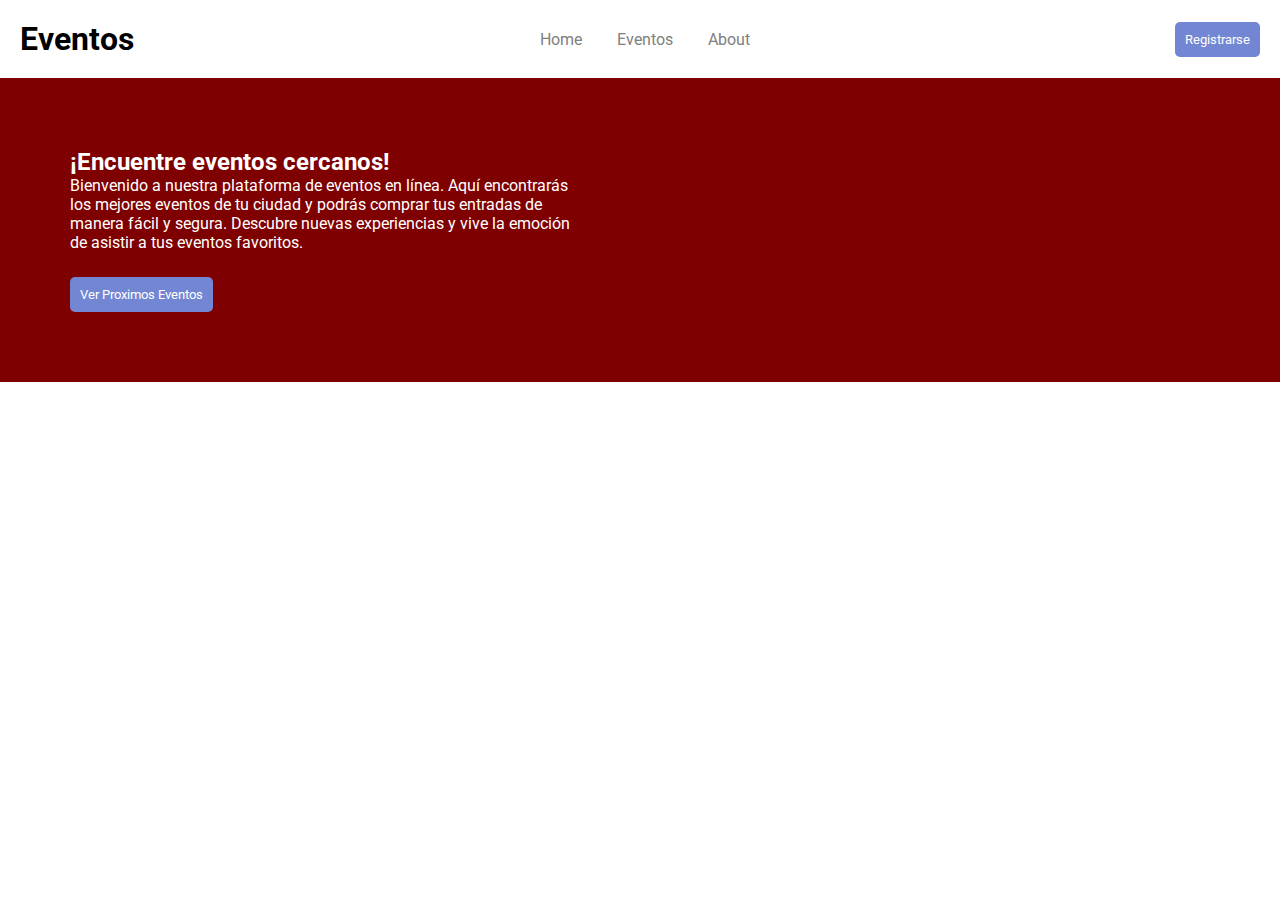
==== Eventos-Transversal/html/home.html @ 88ebaf69 "Add files via upload" ====
<!DOCTYPE html>
<html lang="en">

<head>
    <meta charset="UTF-8">
    <meta http-equiv="X-UA-Compatible" content="IE=edge">
    <meta name="viewport" content="width=device-width, initial-scale=1.0">
    <title>Eventos</title>
    <link rel="stylesheet" href="../css/home.css">
    <link rel="preconnect" href="https://fonts.googleapis.com">
    <link rel="preconnect" href="https://fonts.gstatic.com" crossorigin>
    <link href="https://fonts.googleapis.com/css2?family=Roboto:wght@300;400;500;900&display=swap" rel="stylesheet">
    <link rel="stylesheet" href="../css/app.css">
</head>

<body>
    <!-- Navbar -->
    <div class="navbar">
        <div class="logo"></div>
        <div class="nav-links">
            <div class="logo">
                <h1>Eventos</h1>
            </div>
            <ul>
                <li>
                    <a href="">Home</a>
                </li>
                <li>
                    <a href="">Eventos</a>
                </li>
                <li>
                    <a href="">About</a>
                </li>
            </ul>
            <div class="profile">
                <img src="http://placekitten.com/300/300" alt="" width="" style="border: 100%;">
                <button class="btn">Registrarse</button>
            </div>
        </div>
    </div>
    <div class="hero">
        <div class="overlay">

            <div class="hero-left">
                <div class="info">
                    <h2>¡Encuentre eventos cercanos!</h2>
                    <p>Bienvenido a nuestra plataforma de eventos en línea. Aquí encontrarás los mejores eventos de tu
                        ciudad y podrás comprar tus entradas de manera fácil y segura. Descubre nuevas experiencias y
                        vive
                        la emoción de asistir a tus eventos favoritos.</p>
                </div>
                <div class="btn-hero">
                    <button class="btn">Ver Proximos Eventos</button>
                </div>
            </div>

            <div class="hero-right">
            </div>
        </div>
    </div>
    </div>
    <div class="container">
        <div class="content">
            <!-- Hero -->
            <!-- Proximos eventos -->
            <div class="eventos">

            </div>
            <!-- Busca eventos cercanos -->
            <div class="busca-eventos">

            </div>
            <!-- Registrate -->
            <div class="registrate">

            </div>

        </div>
    </div>
    <!-- Footer -->
    <footer>

    </footer>

</body>

</html>
---- Eventos-Transversal/css/home.css ----
* {
    margin: 0;
    padding: 0;
    box-sizing: border-box;
    font-family: 'Roboto', sans-serif;
}

.navbar{
    width: 100%;
    padding: 20px;
    background-color: rgb(255, 255, 255);
    /* box-shadow: rgba(0, 0, 0, 0.112) 0px 5px 5px 0px; */
    text-align: center;
    align-items: center;
}

.nav-links{
    display: flex;
}

.nav-links ul {
    display: flex;
    list-style: none;
    text-align: center;
    align-items: center;
    text-decoration: none;
    width: 100%;
    justify-content: center;
    gap: 35px;

}

.nav-links a {
    text-decoration: none;
    color: gray;
    display: inline-block;
}

.profile{
    display: flex;
    justify-content: center;
    align-items: center;
}

.profile img {
    max-width: 30px;
    margin: 0;
    border-radius: 100%;
    object-fit: cover;
    margin-right: 20px;
}

.btn{

    padding:10px;
    border: none;
    border-radius: 5px;
    background-color: #7286D3;
    color: white;
}
---- Eventos-Transversal/css/app.css ----
.container{
    max-width: 1200px;
    display: flex;
    justify-content: center;
    width: 100%;
    margin: auto;
    
}

.content{
    width: 100%;
    min-height: 100%;
    background-color: red;
    
}

/* Hero styles */

.hero{
width: 100%;
gap: 10px;
background-color: red;
/* min-height: 700px; */

background-image: url('https://images.pexels.com/photos/1190297/pexels-photo-1190297.jpeg?auto=compress&cs=tinysrgb&w=1260&h=750&dpr=1');
background-size: cover;
background-position: center;
height:100%;
}

.hero-left{
  display: flex;
    flex-direction: column;
    gap: 25px;
    padding: 70px;

}

.hero{
color: white;
}

.overlay{
    background-color: rgba(0 ,0, 0 ,0.5);
    width: 100%;
}

.info{
    max-width: 500px;
}
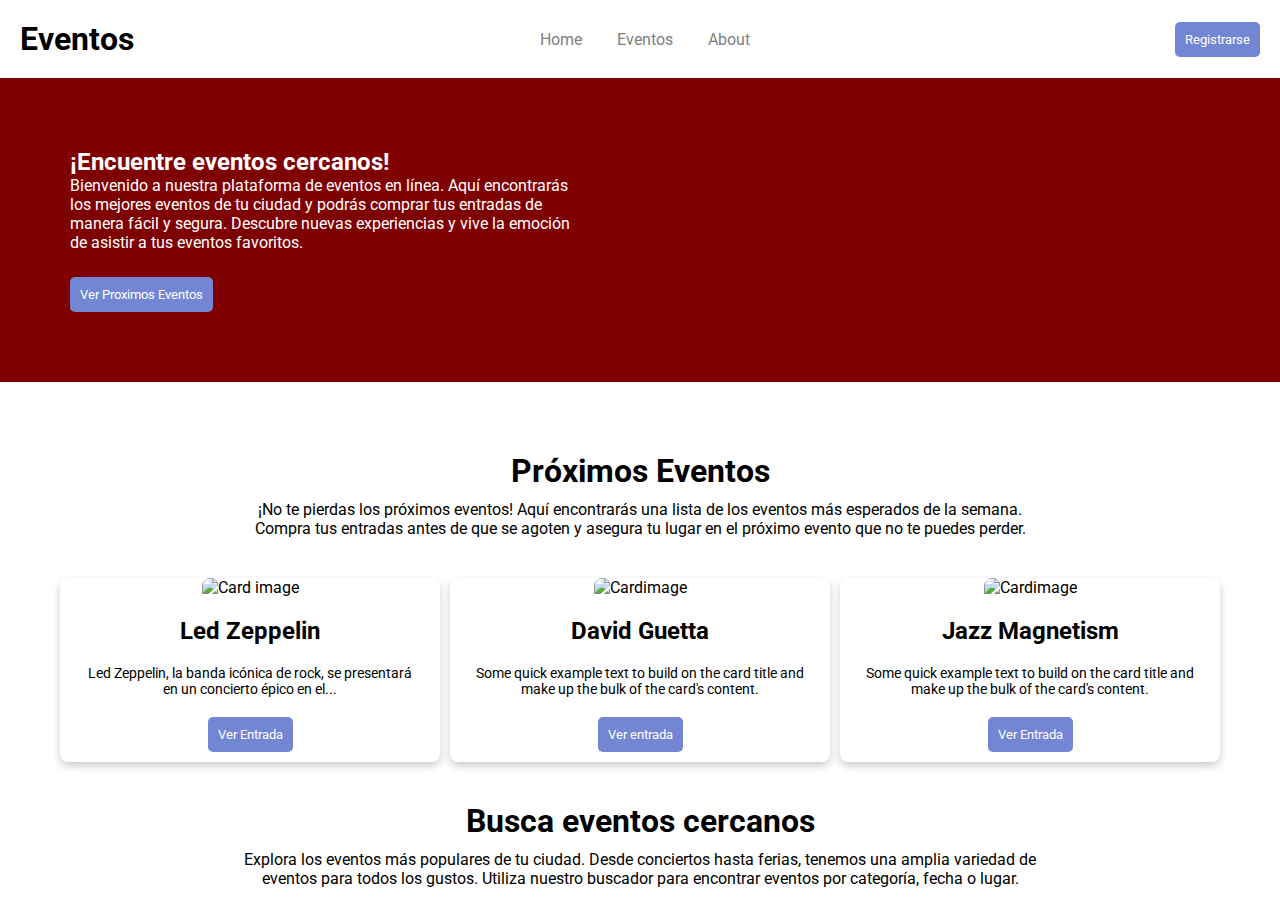
==== commit 867828c8: "seccion eventos" ====
--- a/Eventos-Transversal/html/home.html
+++ b/Eventos-Transversal/html/home.html
@@ -1,87 +1,139 @@
 <!DOCTYPE html>
 <html lang="en">
 
-<head>
-    <meta charset="UTF-8">
-    <meta http-equiv="X-UA-Compatible" content="IE=edge">
-    <meta name="viewport" content="width=device-width, initial-scale=1.0">
-    <title>Eventos</title>
-    <link rel="stylesheet" href="../css/home.css">
-    <link rel="preconnect" href="https://fonts.googleapis.com">
-    <link rel="preconnect" href="https://fonts.gstatic.com" crossorigin>
-    <link href="https://fonts.googleapis.com/css2?family=Roboto:wght@300;400;500;900&display=swap" rel="stylesheet">
-    <link rel="stylesheet" href="../css/app.css">
-</head>
+    <head>
+        <meta charset="UTF-8">
+        <meta http-equiv="X-UA-Compatible" content="IE=edge">
+        <meta name="viewport" content="width=device-width, initial-scale=1.0">
+        <title>Eventos</title>
+        <link rel="stylesheet" href="../css/home.css">
+        <link rel="preconnect" href="https://fonts.googleapis.com">
+        <link rel="preconnect" href="https://fonts.gstatic.com" crossorigin>
+        <link
+            href="https://fonts.googleapis.com/css2?family=Roboto:wght@300;400;500;900&display=swap"
+            rel="stylesheet">
+        <link rel="stylesheet" href="../css/app.css">
+        <link rel="stylesheet" href="../css/card.css">
+    </head>
 
-<body>
-    <!-- Navbar -->
-    <div class="navbar">
-        <div class="logo"></div>
-        <div class="nav-links">
-            <div class="logo">
-                <h1>Eventos</h1>
-            </div>
-            <ul>
-                <li>
-                    <a href="">Home</a>
-                </li>
-                <li>
-                    <a href="">Eventos</a>
-                </li>
-                <li>
-                    <a href="">About</a>
-                </li>
-            </ul>
-            <div class="profile">
-                <img src="http://placekitten.com/300/300" alt="" width="" style="border: 100%;">
-                <button class="btn">Registrarse</button>
+    <body>
+        <!-- Navbar -->
+        <div class="navbar">
+            <div class="logo"></div>
+            <div class="nav-links">
+                <div class="logo">
+                    <h1>Eventos</h1>
+                </div>
+                <ul>
+                    <li>
+                        <a href="">Home</a>
+                    </li>
+                    <li>
+                        <a href="">Eventos</a>
+                    </li>
+                    <li>
+                        <a href="">About</a>
+                    </li>
+                </ul>
+                <div class="profile">
+                    <img src="http://placekitten.com/300/300" alt="" width=""
+                        style="border: 100%;">
+                    <button class="btn">Registrarse</button>
+                </div>
             </div>
         </div>
-    </div>
-    <div class="hero">
-        <div class="overlay">
+        <div class="hero">
+            <div class="overlay">
 
-            <div class="hero-left">
-                <div class="info">
-                    <h2>¡Encuentre eventos cercanos!</h2>
-                    <p>Bienvenido a nuestra plataforma de eventos en línea. Aquí encontrarás los mejores eventos de tu
-                        ciudad y podrás comprar tus entradas de manera fácil y segura. Descubre nuevas experiencias y
-                        vive
-                        la emoción de asistir a tus eventos favoritos.</p>
-                </div>
-                <div class="btn-hero">
-                    <button class="btn">Ver Proximos Eventos</button>
+                <div class="hero-left">
+                    <div class="info">
+                        <h2>¡Encuentre eventos cercanos!</h2>
+                        <p>Bienvenido a nuestra plataforma de eventos en línea.
+                            Aquí encontrarás los mejores eventos de tu
+                            ciudad y podrás comprar tus entradas de manera fácil
+                            y segura. Descubre nuevas experiencias y
+                            vive
+                            la emoción de asistir a tus eventos favoritos.</p>
+                    </div>
+                        <div class="btn-hero">
+                            <button class="btn">Ver Proximos Eventos</button>
+                        </div>
+                    </div>
+
+                <div class="hero-right">
                 </div>
             </div>
-
-            <div class="hero-right">
-            </div>
         </div>
-    </div>
     </div>
     <div class="container">
         <div class="content">
             <!-- Hero -->
             <!-- Proximos eventos -->
-            <div class="eventos">
-
+            <div class="title-events">
+                <h1>Próximos Eventos</h1>
+                <p>¡No te pierdas los próximos eventos! Aquí encontrarás una lista de los eventos más esperados de la semana. Compra tus entradas antes de que se agoten y asegura tu lugar en el próximo evento que no te puedes perder.</p>
+            </div>
+                <div class="eventos">
+                <!-- CARTA 1 -->
+                <div class="card">
+                    <img src="https://images.pexels.com/photos/995301/pexels-photo-995301.jpeg?auto=compress&cs=tinysrgb&w=1260&h=750&dpr=1" class="card-img-top" alt="Card image">
+                    <div class="card-body">
+                        <h5 class="card-title">Led Zeppelin</h5>
+                        <p class="card-text">Led Zeppelin, la banda icónica de rock, se presentará en un concierto épico en el...</p>
+                        <div class="button-Card">
+                                    <button href="#" class="btn btn-primary">Ver Entrada</button>
+                                </div>
+                    </div>
+                </div>
+                    <!-- CARTA2 -->
+                    <div class="card">
+                        <img src="https://images.pexels.com/photos/1537636/pexels-photo-1537636.jpeg?auto=compress&cs=tinysrgb&w=1260&h=750&dpr=1" class="card-img-top"
+                            alt="Cardimage">
+                        <div class="card-body">
+                            <h5 class="card-title">David Guetta</h5>
+                            <p class="card-text">Some quick example text to
+                                build on the card title and make up the bulk of
+                                the card's content.</p>
+                                <div class="button-Card">
+                                    <button href="#" class="btn">Ver entrada</button>
+                                </div>
+                        </div>
+                    </div>
+                        <!-- CARTA 3  -->
+                        <div class="card">
+                            <img src="https://images.pexels.com/photos/3984817/pexels-photo-3984817.jpeg?auto=compress&cs=tinysrgb&w=1260&h=750&dpr=1" class="card-img-top"
+                                alt="Cardimage">
+                            <div class="card-body">
+                                <h5 class="card-title">Jazz Magnetism</h5>
+                                <p class="card-text">Some quick example text to
+                                    build on the card title and make up the bulk
+                                    of
+                                    the card's content.</p>
+                                <div class="button-Card">
+                                    <button href="#" class="btn btn-primary">Ver Entrada</button>
+                                </div>
+                            </div>
+                        </div>
+                    </div>
+                </div>
+                
             </div>
             <!-- Busca eventos cercanos -->
             <div class="busca-eventos">
-
+                 <div class="title-events">
+                    <h1>Busca eventos cercanos</h1>
+                    <p>Explora los eventos más populares de tu ciudad. Desde conciertos hasta ferias, tenemos una amplia variedad de eventos para todos los gustos. Utiliza nuestro buscador para encontrar eventos por categoría, fecha o lugar.</p>
+                </div>
             </div>
             <!-- Registrate -->
             <div class="registrate">
 
             </div>
+            <!-- Footer -->
+            <footer>
 
-        </div>
-    </div>
-    <!-- Footer -->
-    <footer>
+            </footer>
 
-    </footer>
+        </body>
 
-</body>
-
-</html>+    </html>--- a/Eventos-Transversal/css/home.css
+++ b/Eventos-Transversal/css/home.css
@@ -52,7 +52,6 @@
 }
 
 .btn{
-
     padding:10px;
     border: none;
     border-radius: 5px;
--- a/Eventos-Transversal/css/app.css
+++ b/Eventos-Transversal/css/app.css
@@ -9,8 +9,32 @@
 
 .content{
     width: 100%;
-    min-height: 100%;
-    background-color: red;
+    height: 100%;
+    padding-top: 50px;
+    
+}
+.eventos{
+        width: 100%;
+        height: 50%;
+        display: grid;
+        justify-content: center;
+        grid-column: 3;
+        grid-template-columns: 1fr 1fr 1fr;
+        padding: 40px 20px 20px 20px ;
+        gap: 10px;
+}
+
+.title-events{
+    text-align: center;
+    padding-top: 20px;
+    display: flex;
+    justify-content: center;
+    flex-direction: column;
+}
+.title-events p{
+padding-top: 10px;
+max-width: 800px;
+margin: auto;
     
 }
 
--- a/Eventos-Transversal/css/card.css
+++ b/Eventos-Transversal/css/card.css
@@ -0,0 +1,48 @@
+.card {
+    box-shadow: 0 4px 8px 0 rgba(0, 0, 0, 0.2);
+    width: 100%;
+    text-align: center;
+    font-family: arial;
+    border-radius: 8px;
+}
+
+.card-img-top {
+    width: 100%;
+    border-radius: 8px 8px 0 0 ;
+    
+}
+
+.card-body {
+    padding: 10px;
+}
+
+.card-title {
+    font-size: 24px;
+    padding: 10px;
+}
+
+.card-text {
+    font-size: 14px;
+    height: 100%;
+    padding: 10px;
+}
+/* 
+.btn {
+    border: none;
+    padding: 12px 16px;
+    cursor: pointer;
+    text-decoration: none;
+}
+
+.btn:hover {
+    background-color: #ddd;
+}
+
+.btn:active {
+    background-color: #2196F3;
+    color: white;
+} */
+
+.button-Card{
+    padding-top: 10px;
+}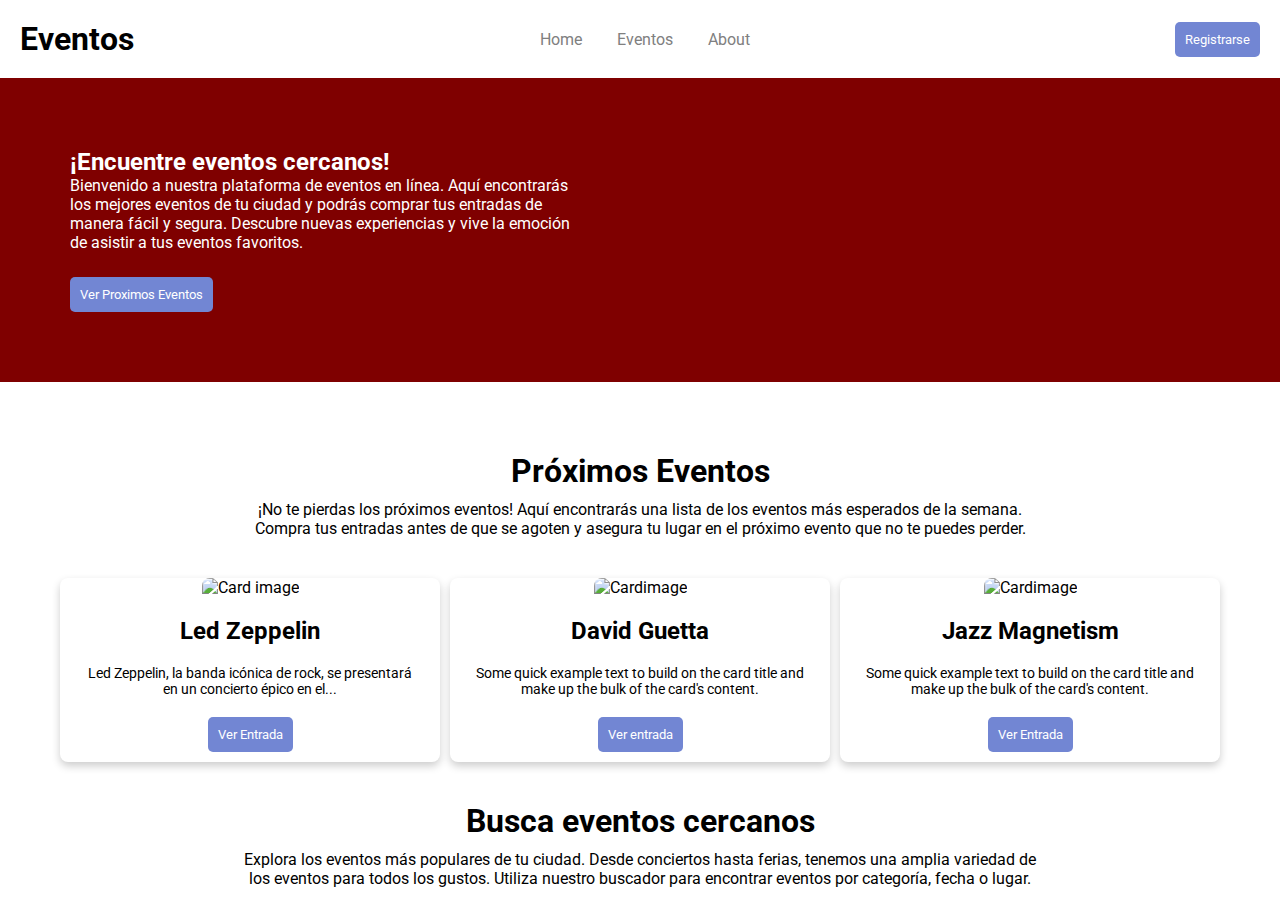
==== commit 41069c7c: "Transversal" ====
--- a/Eventos-Transversal/html/home.html
+++ b/Eventos-Transversal/html/home.html
@@ -122,7 +122,7 @@
             <div class="busca-eventos">
                  <div class="title-events">
                     <h1>Busca eventos cercanos</h1>
-                    <p>Explora los eventos más populares de tu ciudad. Desde conciertos hasta ferias, tenemos una amplia variedad de eventos para todos los gustos. Utiliza nuestro buscador para encontrar eventos por categoría, fecha o lugar.</p>
+                    <p>Explora los eventos más populares de tu ciudad. Desde conciertos hasta ferias, tenemos una amplia variedad de los eventos para todos los gustos. Utiliza nuestro buscador para encontrar eventos por categoría, fecha o lugar.</p>
                 </div>
             </div>
             <!-- Registrate -->
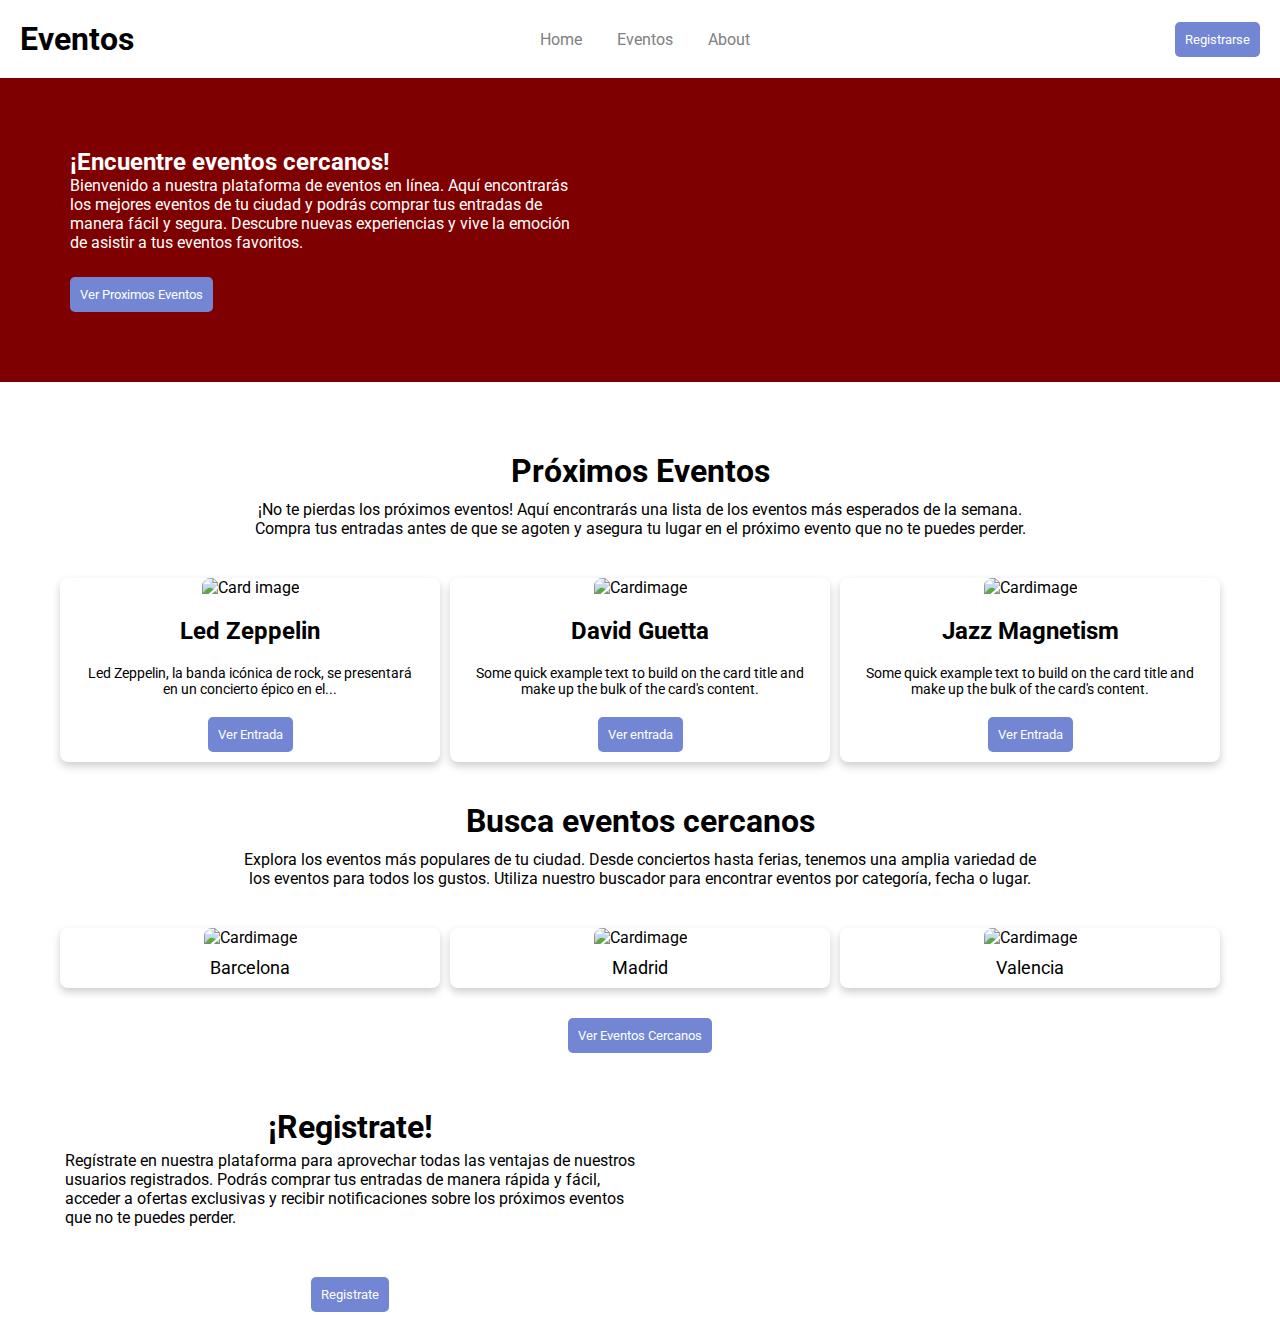
==== commit 788a5efd: "Transversal" ====
--- a/Eventos-Transversal/html/home.html
+++ b/Eventos-Transversal/html/home.html
@@ -1,139 +1,174 @@
 <!DOCTYPE html>
 <html lang="en">
-
-    <head>
-        <meta charset="UTF-8">
-        <meta http-equiv="X-UA-Compatible" content="IE=edge">
-        <meta name="viewport" content="width=device-width, initial-scale=1.0">
-        <title>Eventos</title>
-        <link rel="stylesheet" href="../css/home.css">
-        <link rel="preconnect" href="https://fonts.googleapis.com">
-        <link rel="preconnect" href="https://fonts.gstatic.com" crossorigin>
-        <link
-            href="https://fonts.googleapis.com/css2?family=Roboto:wght@300;400;500;900&display=swap"
-            rel="stylesheet">
-        <link rel="stylesheet" href="../css/app.css">
-        <link rel="stylesheet" href="../css/card.css">
-    </head>
-
-    <body>
-        <!-- Navbar -->
-        <div class="navbar">
-            <div class="logo"></div>
-            <div class="nav-links">
-                <div class="logo">
-                    <h1>Eventos</h1>
-                </div>
-                <ul>
-                    <li>
-                        <a href="">Home</a>
-                    </li>
-                    <li>
-                        <a href="">Eventos</a>
-                    </li>
-                    <li>
-                        <a href="">About</a>
-                    </li>
-                </ul>
-                <div class="profile">
-                    <img src="http://placekitten.com/300/300" alt="" width=""
-                        style="border: 100%;">
-                    <button class="btn">Registrarse</button>
-                </div>
+   <head>
+      <meta charset="UTF-8">
+      <meta http-equiv="X-UA-Compatible" content="IE=edge">
+      <meta name="viewport" content="width=device-width, initial-scale=1.0">
+      <title>Eventos</title>
+      <link rel="stylesheet" href="../css/home.css">
+      <link rel="preconnect" href="https://fonts.googleapis.com">
+      <link rel="preconnect" href="https://fonts.gstatic.com" crossorigin>
+      <link
+         href="https://fonts.googleapis.com/css2?family=Roboto:wght@300;400;500;900&display=swap"
+         rel="stylesheet">
+      <link rel="stylesheet" href="../css/app.css">
+      <link rel="stylesheet" href="../css/card.css">
+   </head>
+   <body>
+      <!-- Navbar -->
+      <div class="navbar">
+         <div class="logo"></div>
+         <div class="nav-links">
+            <div class="logo">
+               <h1>Eventos</h1>
             </div>
-        </div>
-        <div class="hero">
-            <div class="overlay">
-
-                <div class="hero-left">
-                    <div class="info">
-                        <h2>¡Encuentre eventos cercanos!</h2>
-                        <p>Bienvenido a nuestra plataforma de eventos en línea.
-                            Aquí encontrarás los mejores eventos de tu
-                            ciudad y podrás comprar tus entradas de manera fácil
-                            y segura. Descubre nuevas experiencias y
-                            vive
-                            la emoción de asistir a tus eventos favoritos.</p>
-                    </div>
-                        <div class="btn-hero">
-                            <button class="btn">Ver Proximos Eventos</button>
-                        </div>
-                    </div>
-
-                <div class="hero-right">
-                </div>
+            <ul>
+               <li> 
+                  <a href="">Home</a>
+               </li>
+               <li>
+                  <a href="">Eventos</a>
+               </li>
+               <li>
+                  <a href="">About</a>
+               </li>
+            </ul>
+            <div class="profile">
+               <img src="http://placekitten.com/300/300" alt="" width=""
+                  style="border: 100%;">
+               <button class="btn">Registrarse</button>
             </div>
-        </div>
-    </div>
-    <div class="container">
-        <div class="content">
+         </div>
+      </div>
+      <div class="hero">
+         <div class="overlay">
+            <div class="hero-left">
+               <div class="info">
+                  <h2>¡Encuentre eventos cercanos!</h2>
+                  <p>Bienvenido a nuestra plataforma de eventos en línea.
+                     Aquí encontrarás los mejores eventos de tu
+                     ciudad y podrás comprar tus entradas de manera fácil
+                     y segura. Descubre nuevas experiencias y
+                     vive
+                     la emoción de asistir a tus eventos favoritos.
+                  </p>
+               </div>
+               <div class="btn-hero">
+                  <button class="btn">Ver Proximos Eventos</button>
+               </div>
+            </div>
+            <div class="hero-right">
+            </div>
+         </div>
+      </div>
+      </div>
+      <div class="container">
+         <div class="content">
             <!-- Hero -->
             <!-- Proximos eventos -->
             <div class="title-events">
-                <h1>Próximos Eventos</h1>
-                <p>¡No te pierdas los próximos eventos! Aquí encontrarás una lista de los eventos más esperados de la semana. Compra tus entradas antes de que se agoten y asegura tu lugar en el próximo evento que no te puedes perder.</p>
+               <h1>Próximos Eventos</h1>
+               <p>¡No te pierdas los próximos eventos! Aquí encontrarás una lista de los eventos más esperados de la semana. Compra tus entradas antes de que se agoten y asegura tu lugar en el próximo evento que no te puedes perder.</p>
             </div>
-                <div class="eventos">
-                <!-- CARTA 1 -->
-                <div class="card">
-                    <img src="https://images.pexels.com/photos/995301/pexels-photo-995301.jpeg?auto=compress&cs=tinysrgb&w=1260&h=750&dpr=1" class="card-img-top" alt="Card image">
-                    <div class="card-body">
-                        <h5 class="card-title">Led Zeppelin</h5>
-                        <p class="card-text">Led Zeppelin, la banda icónica de rock, se presentará en un concierto épico en el...</p>
-                        <div class="button-Card">
-                                    <button href="#" class="btn btn-primary">Ver Entrada</button>
-                                </div>
-                    </div>
-                </div>
-                    <!-- CARTA2 -->
-                    <div class="card">
-                        <img src="https://images.pexels.com/photos/1537636/pexels-photo-1537636.jpeg?auto=compress&cs=tinysrgb&w=1260&h=750&dpr=1" class="card-img-top"
-                            alt="Cardimage">
-                        <div class="card-body">
-                            <h5 class="card-title">David Guetta</h5>
-                            <p class="card-text">Some quick example text to
-                                build on the card title and make up the bulk of
-                                the card's content.</p>
-                                <div class="button-Card">
-                                    <button href="#" class="btn">Ver entrada</button>
-                                </div>
-                        </div>
-                    </div>
-                        <!-- CARTA 3  -->
-                        <div class="card">
-                            <img src="https://images.pexels.com/photos/3984817/pexels-photo-3984817.jpeg?auto=compress&cs=tinysrgb&w=1260&h=750&dpr=1" class="card-img-top"
-                                alt="Cardimage">
-                            <div class="card-body">
-                                <h5 class="card-title">Jazz Magnetism</h5>
-                                <p class="card-text">Some quick example text to
-                                    build on the card title and make up the bulk
-                                    of
-                                    the card's content.</p>
-                                <div class="button-Card">
-                                    <button href="#" class="btn btn-primary">Ver Entrada</button>
-                                </div>
-                            </div>
-                        </div>
-                    </div>
-                </div>
-                
+            <div class="eventos">
+               <!-- CARTA 1 -->
+               <div class="card">
+                  <img src="https://images.pexels.com/photos/995301/pexels-photo-995301.jpeg?auto=compress&cs=tinysrgb&w=1260&h=750&dpr=1" class="card-img-top" alt="Card image">
+                  <div class="card-body">
+                     <h5 class="card-title">Led Zeppelin</h5>
+                     <p class="card-text">Led Zeppelin, la banda icónica de rock, se presentará en un concierto épico en el...</p>
+                     <div class="button-Card">
+                        <button href="#" class="btn btn-primary">Ver Entrada</button>
+                     </div>
+                  </div>
+               </div>
+               <!-- CARTA2 -->
+               <div class="card">
+                  <img src="https://images.pexels.com/photos/1537636/pexels-photo-1537636.jpeg?auto=compress&cs=tinysrgb&w=1260&h=750&dpr=1" class="card-img-top"
+                     alt="Cardimage">
+                  <div class="card-body">
+                     <h5 class="card-title">David Guetta</h5>
+                     <p class="card-text">Some quick example text to
+                        build on the card title and make up the bulk of
+                        the card's content.
+                     </p>
+                     <div class="button-Card">
+                        <button href="#" class="btn">Ver entrada</button>
+                     </div>
+                  </div>
+               </div>
+               <!-- CARTA 3  -->
+               <div class="card">
+                  <img src="https://images.pexels.com/photos/3984817/pexels-photo-3984817.jpeg?auto=compress&cs=tinysrgb&w=1260&h=750&dpr=1" class="card-img-top"
+                     alt="Cardimage">
+                  <div class="card-body">
+                     <h5 class="card-title">Jazz Magnetism</h5>
+                     <p class="card-text">Some quick example text to
+                        build on the card title and make up the bulk
+                        of
+                        the card's content.
+                     </p>
+                     <div class="button-Card">
+                        <button href="#" class="btn btn-primary">Ver Entrada</button>
+                     </div>
+                  </div>
+               </div>
             </div>
             <!-- Busca eventos cercanos -->
             <div class="busca-eventos">
-                 <div class="title-events">
-                    <h1>Busca eventos cercanos</h1>
-                    <p>Explora los eventos más populares de tu ciudad. Desde conciertos hasta ferias, tenemos una amplia variedad de los eventos para todos los gustos. Utiliza nuestro buscador para encontrar eventos por categoría, fecha o lugar.</p>
-                </div>
+               <div class="title-events">
+                  <h1>Busca eventos cercanos</h1>
+                  <p>Explora los eventos más populares de tu ciudad. Desde conciertos hasta ferias, tenemos una amplia variedad de los eventos para todos los gustos. Utiliza nuestro buscador para encontrar eventos por categoría, fecha o lugar.</p>
+                  <div class="eventos">
+                     <!-- CARTA 1 -->
+                     <div class="card">
+                        <img src="https://images.pexels.com/photos/1388030/pexels-photo-1388030.jpeg?auto=compress&cs=tinysrgb&w=1260&h=750&dpr=1" class="card-img-top"
+                           alt="Cardimage">
+                        <div class="card-body">
+                           <h6 class="card-city">Barcelona</h6>
+                        </div>
+                     </div>
+                     <!-- CARTA 2  -->
+                     <div class="card">
+                        <img src="https://images.pexels.com/photos/3757144/pexels-photo-3757144.jpeg?auto=compress&cs=tinysrgb&w=1260&h=750&dpr=1" class="card-img-top"
+                           alt="Cardimage">
+                        <div class="card-body">
+                           <h6 class="card-city">Madrid</h6>
+                        </div>
+                     </div>
+                     <!-- CARTA 3  -->
+                     <div class="card">
+                        <img src="https://images.pexels.com/photos/1068629/pexels-photo-1068629.jpeg?auto=compress&cs=tinysrgb&w=1260&h=750&dpr=1" class="card-img-top"
+                           alt="Cardimage">
+                        <div class="card-body">
+                           <h6 class="card-city">Valencia</h6>
+                        </div>
+                     </div>
+                  </div>
+                  <div class="button-Card">
+                     <button href="#" class="btn">Ver Eventos Cercanos</button>
+                  </div>
+               </div>
+               <div class="registrate">
+                  <div class="texto">
+                        <h1 class = "title-events">¡Registrate!</h1>
+                     <p>
+                        Regístrate en nuestra plataforma para aprovechar todas las ventajas de nuestros usuarios registrados. Podrás comprar tus entradas de manera rápida y fácil, acceder a ofertas exclusivas y recibir notificaciones sobre los próximos eventos que no te puedes perder.
+                     </p>
+                     <div class="btn-registrate">
+                        <button href="#" class="btn">Registrate</button>
+                     </div>
+                  </div>
+                  <div class="imagen-registrate">
+                    <img class="imagen-registrate" src="https://images.pexels.com/photos/3757144/pexels-photo-3757144.jpeg?auto=compress&cs=tinysrgb&w=1260&h=750&dpr=1" alt="">
+                  </div>
+               </div>
             </div>
-            <!-- Registrate -->
-            <div class="registrate">
-
-            </div>
-            <!-- Footer -->
-            <footer>
-
-            </footer>
-
-        </body>
-
-    </html>+         </div>
+      </div>
+      <!-- Registrate -->
+      <!-- Footer -->
+      <footer>
+      </footer>
+   </body>
+</html>--- a/Eventos-Transversal/css/home.css
+++ b/Eventos-Transversal/css/home.css
@@ -57,5 +57,6 @@
     border-radius: 5px;
     background-color: #7286D3;
     color: white;
+    max-height: 55px;
 }
 
--- a/Eventos-Transversal/css/app.css
+++ b/Eventos-Transversal/css/app.css
@@ -37,6 +37,13 @@
 margin: auto;
     
 }
+.texto{
+    padding-top: 10px;
+    max-width: 800px;
+}
+.texto p{
+    margin-top: 5px;
+}
 
 /* Hero styles */
 
@@ -73,4 +80,22 @@
     max-width: 500px;
 }
 
+.registrate{
+    display: grid;
+    grid-template-columns: 1fr 1fr;
+    grid-column: 2;
+    padding: 25px;
+    gap: 10px;
+}
+.btn-registrate{
+    padding-top: 50px;
+    display: flex;
+    justify-content: center;
+    align-items: center;
+}
 
+.imagen-registrate{
+    width: 100%;
+    object-fit: cover;
+}
+
--- a/Eventos-Transversal/css/card.css
+++ b/Eventos-Transversal/css/card.css
@@ -19,6 +19,10 @@
 .card-title {
     font-size: 24px;
     padding: 10px;
+}
+.card-city{
+    font-size: 18px;
+    font-weight: normal;
 }
 
 .card-text {
@@ -45,4 +49,5 @@
 
 .button-Card{
     padding-top: 10px;
+    
 }